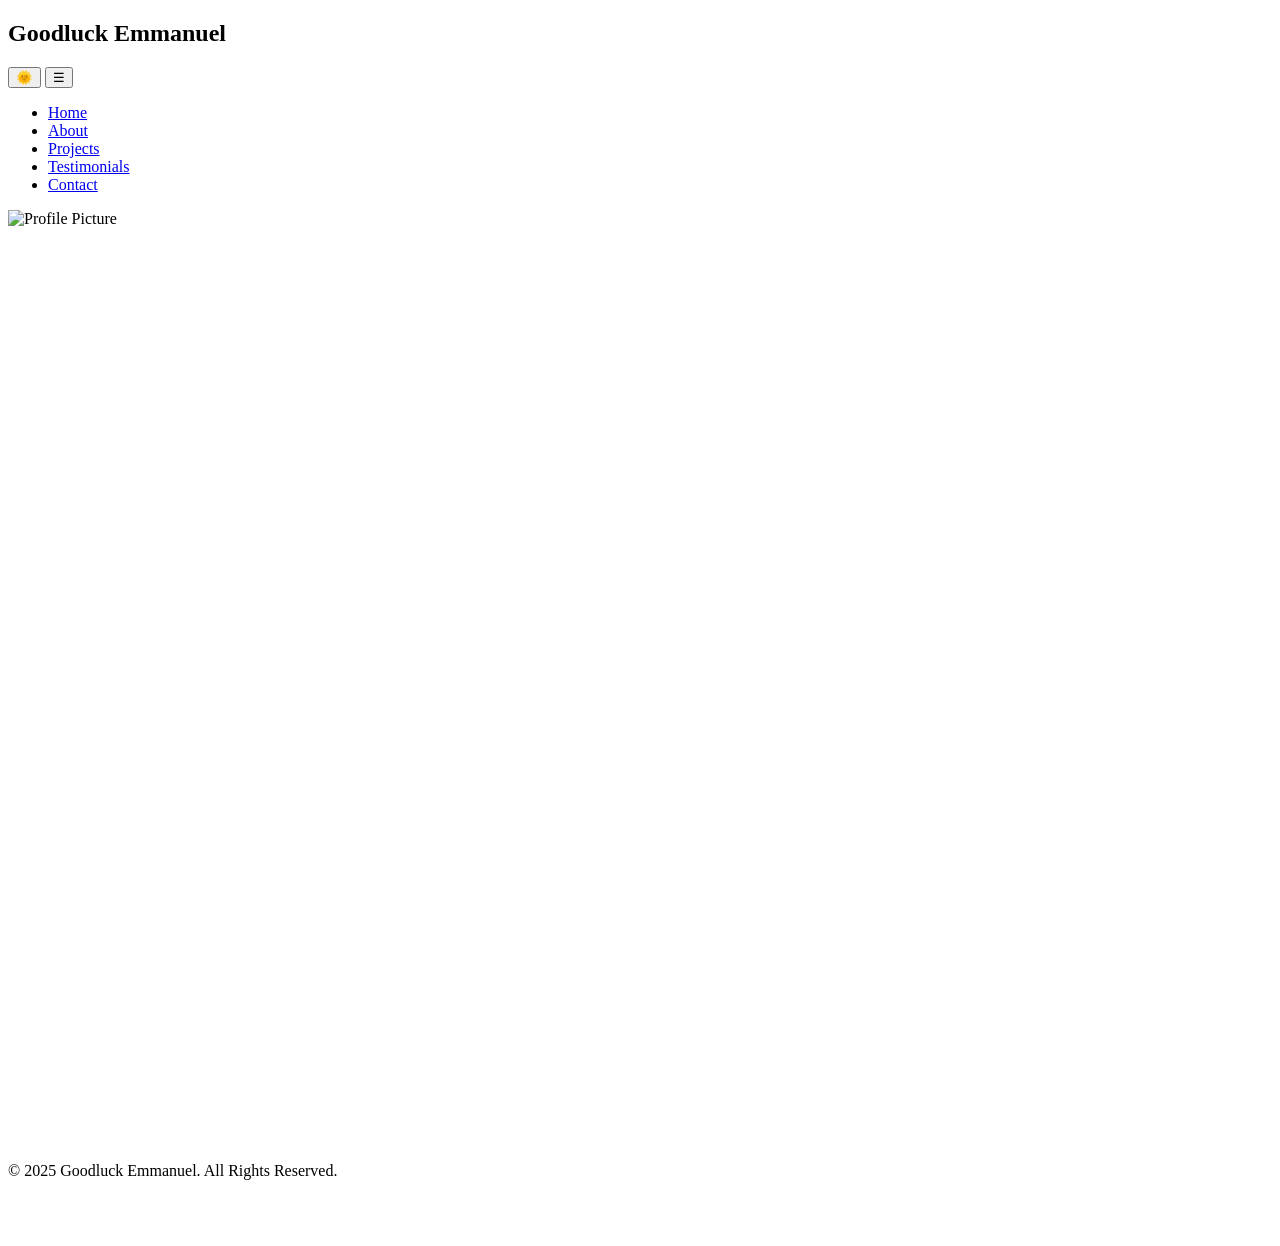
==== index.html @ af21c751 "Add files via upload" ====
<!DOCTYPE html>

<html lang="en">

<head>

  <meta charset="UTF-8" />

  <meta name="viewport" content="width=device-width, initial-scale=1.0" />

  <title>Goodluck Emmanuel | Portfolio</title>

  <link rel="stylesheet" href="https://unpkg.com/aos@next/dist/aos.css" />

</head>

<body>

  <header>

    <nav class="navbar">

      <h1 class="logo">Goodluck Emmanuel</h1>

      <button id="theme-toggle">🌞</button>

      <button id="hamburger">☰</button>

      <ul id="nav-menu">

        <li><a href="#home">Home</a></li>

        <li><a href="#about">About</a></li>

        <li><a href="#projects">Projects</a></li>

        <li><a href="#testimonials">Testimonials</a></li>

        <li><a href="#contact">Contact</a></li>

      </ul>

    </nav>

  </header>

  <main>

    <section id="home" class="hero">
       
      <section class="profile section">
        <div class="profile picture">
      <img src="https://i.postimg.cc/D01m7nFb/IMG-20251006-WA0266-2.jpg" alt="Profile Picture">
          </div>

    
      <h2 data-aos="fade-up">Hi, I'm <span>Goodluck Emmanuel</span></h2>

      <p data-aos="fade-up" data-aos-delay="100">

        A passionate <strong>Graphic Designer & Frontend Developer</strong> focused on creative visuals and clean web experiences.

      </p>

      <a href="#projects" class="btn" data-aos="zoom-in">View My Work</a>

    </section>

    <section id="about" class="about" data-aos="fade-up">

      <h2>About Me</h2>

      <p>

        I’m a designer and developer with a keen eye for aesthetics, balance, and detail.  

        I create visuals and websites that are clean, modern, and functional.

      </p>

      <div class="skills">

        <span>HTML</span>

        <span>CSS</span>

        <span>JavaScript</span>

        <span>Figma</span>

        <span>Photoshop</span>

      </div>

    </section>

    <section id="projects" class="projects" data-aos="fade-up">

      <h2>My Projects</h2>

      <div class="project-grid">

        <div class="project-card" data-aos="zoom-in">

          <img src="https://via.placeholder.com/400x250" alt="Project 1" />

          <h3>Portfolio Website</h3>

          <p>Responsive personal portfolio showcasing my skills, designs, and contact form.</p>

        </div>

        <div class="project-card" data-aos="zoom-in" data-aos-delay="100">

          <img src="https://via.placeholder.com/400x250" alt="Project 2" />

          <h3>Logo Design</h3>

          <p>Creative, modern logo designs tailored to brand identity and message.</p>

        </div>

        <div class="project-card" data-aos="zoom-in" data-aos-delay="200">

          <img src="https://via.placeholder.com/400x250" alt="Project 3" />

          <h3>Landing Page</h3>

          <p>Minimal, fast-loading landing pages built with HTML, CSS, and JS.</p>

        </div>

      </div>

    </section>

    <section id="testimonials" class="testimonials" data-aos="fade-up">

      <h2>Testimonials</h2>

      <div class="testimonial">

        <p>"Goodluck’s designs transformed our brand look — creative and precise!"</p>

        <span>- Client A</span>

      </div>

      <div class="testimonial">

        <p>"Very reliable and skilled developer. Delivers on time and with style!"</p>

        <span>- Client B</span>

      </div>

    </section>

    <section id="contact" class="contact" data-aos="fade-up">

      <h2>Contact Me</h2>

      <form action="https://formspree.io/f/xnngkjqz" method="POST">

        <label for="name">Name</label>

        <input type="text" name="name" required />

        <label for="email">Email</label>

        <input type="email" name="email" required />

        <label for="message">Message</label>

        <textarea name="message" required></textarea>

        <button type="submit" class="btn">Send</button>

      </form>

    </section>

  </main>

  <footer>

    <p>&copy; 2025 Goodluck Emmanuel. All Rights Reserved.</p>

  </footer>

  <script src="https://unpkg.com/aos@next/dist/aos.js"></script>

</body>

</html>
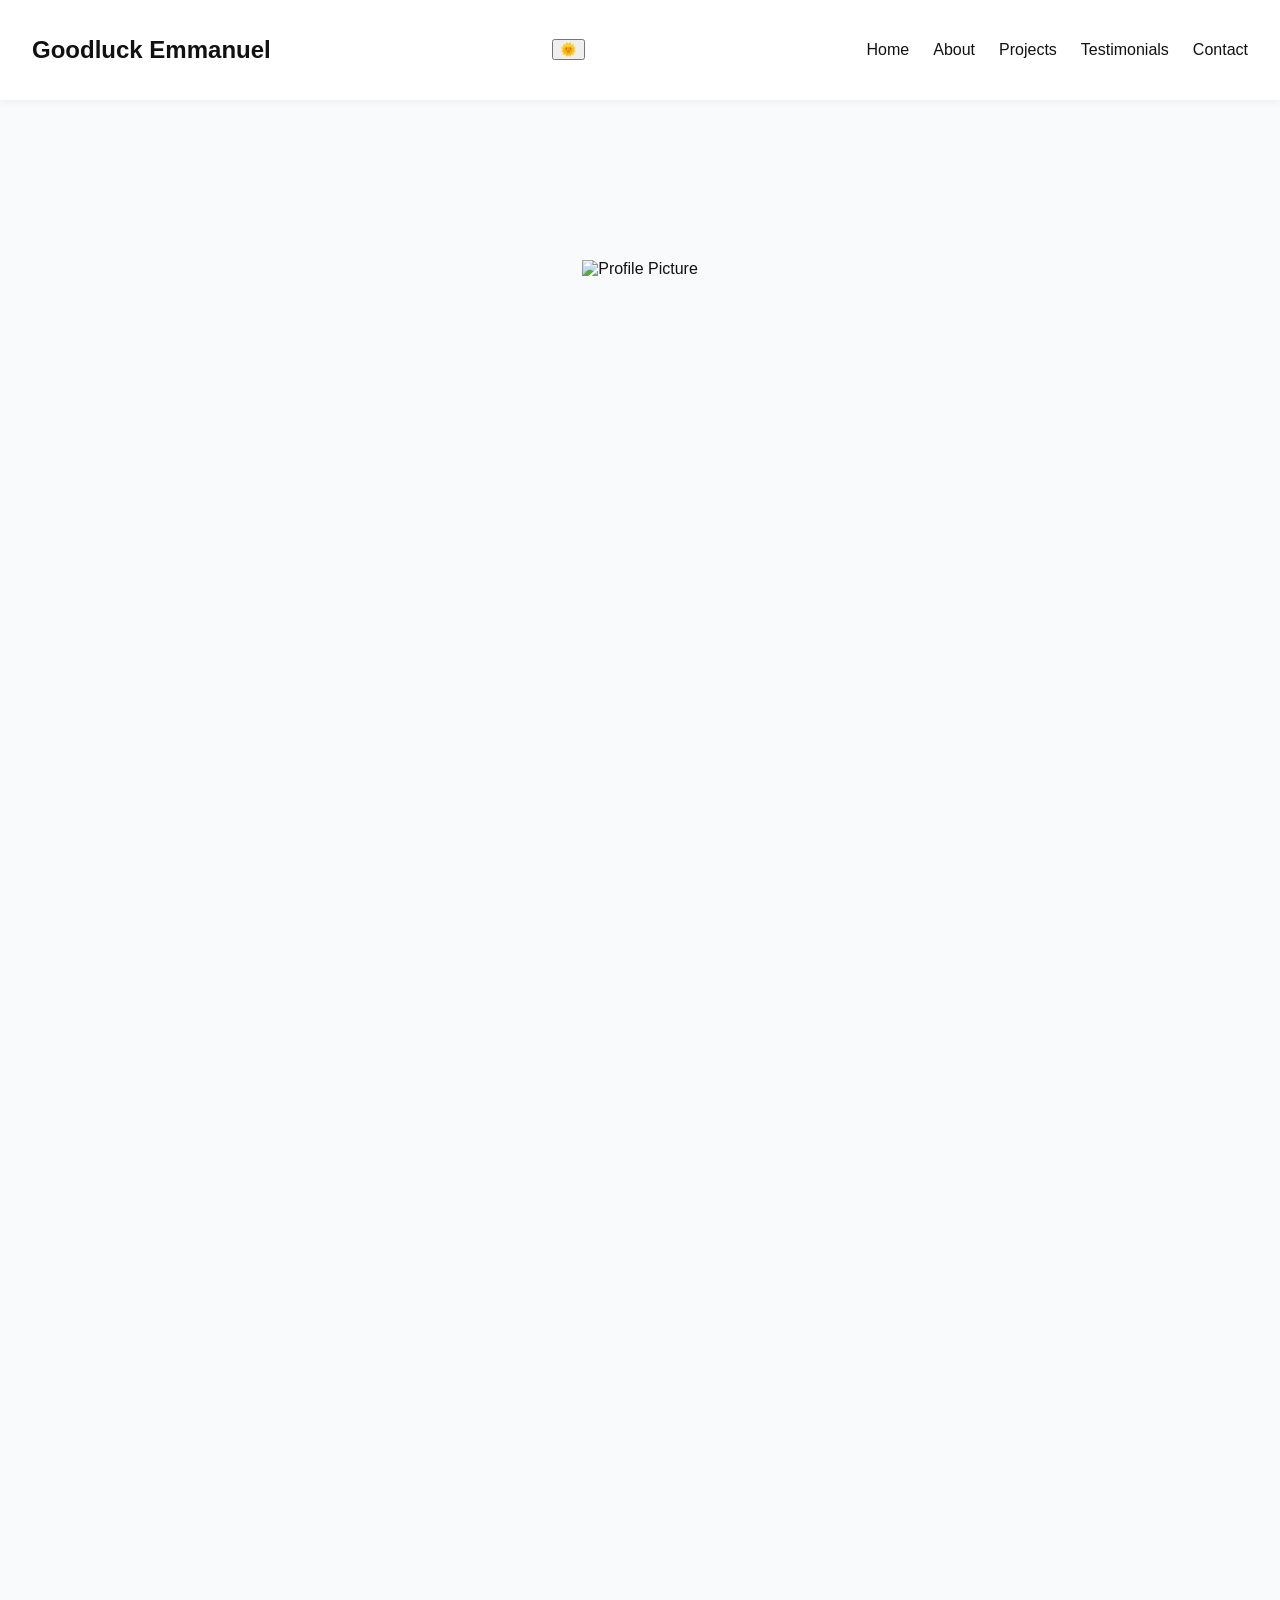
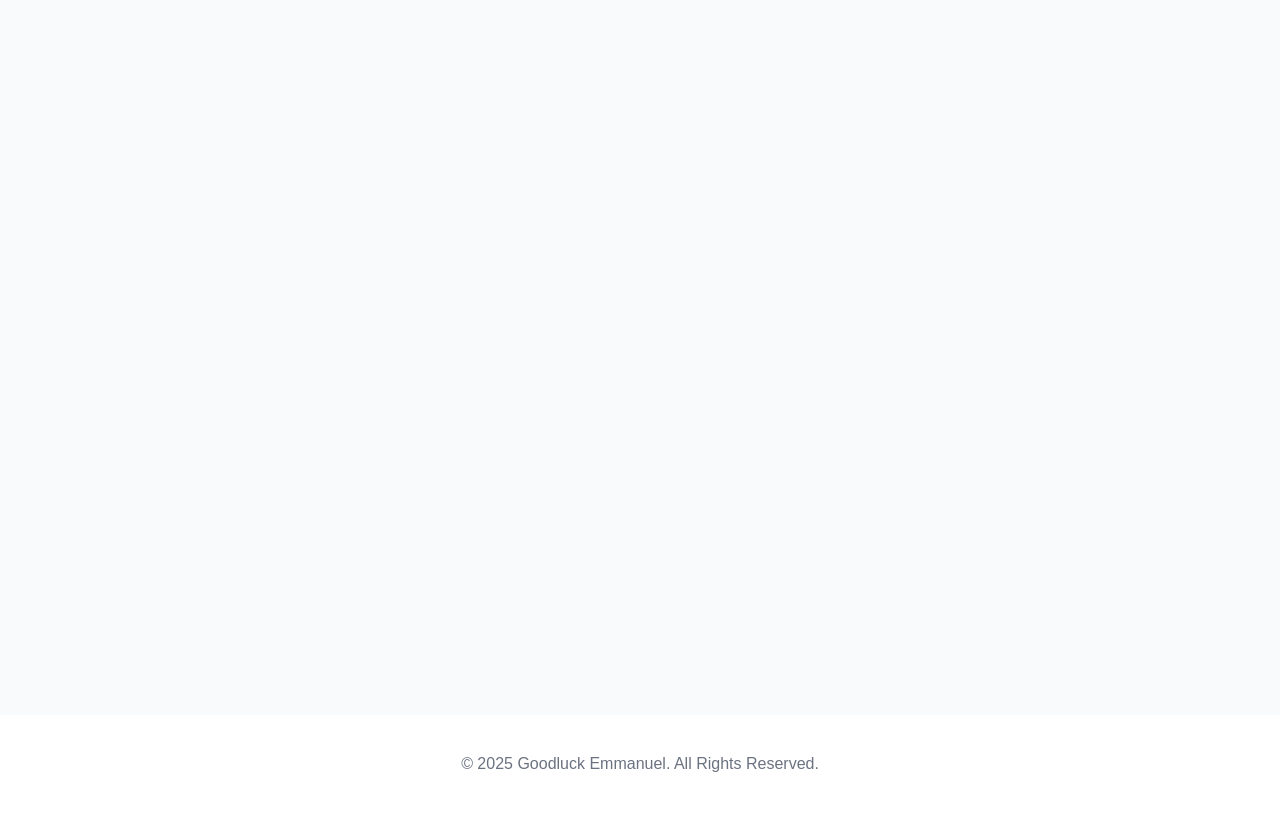
==== commit 4e1758e7: "Add local stylesheet link to index.html" ====
--- a/index.html
+++ b/index.html
@@ -11,7 +11,7 @@
   <title>Goodluck Emmanuel | Portfolio</title>
 
   <link rel="stylesheet" href="https://unpkg.com/aos@next/dist/aos.css" />
-
+<link rel="stylesheet" href="./style.css" />
 </head>
 
 <body>
@@ -192,4 +192,4 @@
 
 </body>
 
-</html>+</html>
--- a/style.css
+++ b/style.css
@@ -0,0 +1,394 @@
+:root {
+
+  --bg: #f9fafb;
+
+  --text: #111;
+
+  --card: #fff;
+
+  --accent: #0078ff;
+
+  --muted: #6b7280;
+
+}
+
+body.dark {
+
+  --bg: #111827;
+
+  --text: #f9fafb;
+
+  --card: #1f2937;
+
+  --accent: #3b82f6;
+
+  --muted: #9ca3af;
+
+}
+
+body {
+
+  font-family: "Poppins", sans-serif;
+
+  background: var(--bg);
+
+  color: var(--text);
+
+  margin: 0;
+
+  padding: 0;
+
+  transition: background 0.3s, color 0.3s;
+
+}
+
+header {
+
+  background: var(--card);
+
+  padding: 1rem 2rem;
+
+  box-shadow: 0 2px 8px rgba(0,0,0,0.05);
+
+  position: sticky;
+
+  top: 0;
+
+  z-index: 10;
+
+}
+
+.navbar {
+
+  display: flex;
+
+  justify-content: space-between;
+
+  align-items: center;
+
+}
+
+.navbar ul {
+
+  list-style: none;
+
+  display: flex;
+
+  gap: 1.5rem;
+
+  margin: 0;
+
+  padding: 0;
+
+}
+
+.navbar a {
+
+  text-decoration: none;
+
+  color: var(--text);
+
+  font-weight: 500;
+
+  transition: color 0.3s;
+
+}
+
+.navbar a:hover {
+
+  color: var(--accent);
+
+}
+
+#hamburger {
+
+  display: none;
+
+  font-size: 1.5rem;
+
+  background: none;
+
+  border: none;
+
+  cursor: pointer;
+
+}
+
+.hero {
+
+  text-align: center;
+
+  padding: 6rem 2rem;
+
+}
+
+.hero h2 span {
+
+  color: var(--accent);
+
+}
+
+.hero .btn {
+
+  display: inline-block;
+
+  margin-top: 1rem;
+
+  background: var(--accent);
+
+  color: #fff;
+
+  padding: 0.75rem 1.5rem;
+
+  border-radius: 8px;
+
+  text-decoration: none;
+
+  font-weight: 600;
+
+  transition: background 0.3s;
+
+}
+
+.hero .btn:hover {
+
+  background: #005bcc;
+
+}
+.profile-section {
+
+  display: flex;
+
+  flex-direction: column;
+
+  align-items: center;
+
+  justify-content: center;
+
+  text-align: center;
+
+  padding: 2rem;
+
+}
+
+.profile-pic {
+
+  width: 160px;
+
+  height: 160px;
+
+  border-radius: 50%;
+
+  overflow: hidden;
+
+  display: flex;
+
+  justify-content: center;
+
+  align-items: center;
+
+  border: 3px solid #0078ff;
+
+  box-shadow: 0 4px 12px rgba(0, 0, 0, 0.15);
+
+  margin-bottom: 1rem;
+
+}
+
+.profile-pic img {
+
+  width: 100%;
+
+  height: 100%;
+
+  object-fit: cover;
+
+}
+
+section {
+
+  padding: 4rem 2rem;
+
+  max-width: 1000px;
+
+  margin: auto;
+
+}
+
+.projects .project-grid {
+
+  display: grid;
+
+  grid-template-columns: repeat(auto-fit, minmax(280px, 1fr));
+
+  gap: 2rem;
+
+}
+
+.project-card {
+
+  background: var(--card);
+
+  border-radius: 12px;
+
+  box-shadow: 0 2px 10px rgba(0,0,0,0.1);
+
+  overflow: hidden;
+
+  transition: transform 0.3s;
+
+}
+
+.project-card:hover {
+
+  transform: translateY(-5px);
+
+}
+
+.project-card img {
+
+  width: 100%;
+
+  display: block;
+
+}
+
+.project-card h3 {
+
+  margin: 1rem;
+
+  color: var(--accent);
+
+}
+
+.project-card p {
+
+  margin: 0 1rem 1rem;
+
+  color: var(--muted);
+
+}
+
+.testimonials .testimonial {
+
+  background: var(--card);
+
+  padding: 1.5rem;
+
+  border-radius: 12px;
+
+  margin-bottom: 1rem;
+
+  box-shadow: 0 2px 8px rgba(0,0,0,0.1);
+
+}
+
+.contact form {
+
+  display: flex;
+
+  flex-direction: column;
+
+  gap: 1rem;
+
+  background: var(--card);
+
+  padding: 2rem;
+
+  border-radius: 12px;
+
+  box-shadow: 0 2px 8px rgba(0,0,0,0.1);
+
+}
+
+input, textarea {
+
+  padding: 0.75rem;
+
+  border: 1px solid #ddd;
+
+  border-radius: 8px;
+
+  font-family: inherit;
+
+  resize: none;
+
+}
+
+button.btn {
+
+  background: var(--accent);
+
+  color: white;
+
+  border: none;
+
+  padding: 0.75rem;
+
+  border-radius: 8px;
+
+  font-size: 1rem;
+
+  cursor: pointer;
+
+  transition: background 0.3s;
+
+}
+
+button.btn:hover {
+
+  background: #005bcc;
+
+}
+
+footer {
+
+  text-align: center;
+
+  padding: 1.5rem;
+
+  color: var(--muted);
+
+  background: var(--card);
+
+  margin-top: 3rem;
+
+}
+
+@media (max-width: 768px) {
+
+  #hamburger {
+
+    display: block;
+
+  }
+
+  #nav-menu {
+
+    display: none;
+
+    flex-direction: column;
+
+    gap: 1rem;
+
+    background: var(--card);
+
+    position: absolute;
+
+    top: 70px;
+
+    right: 20px;
+
+    padding: 1rem;
+
+    border-radius: 8px;
+
+  }
+
+  #nav-menu.active {
+
+    display: flex;
+
+  }
+
+}
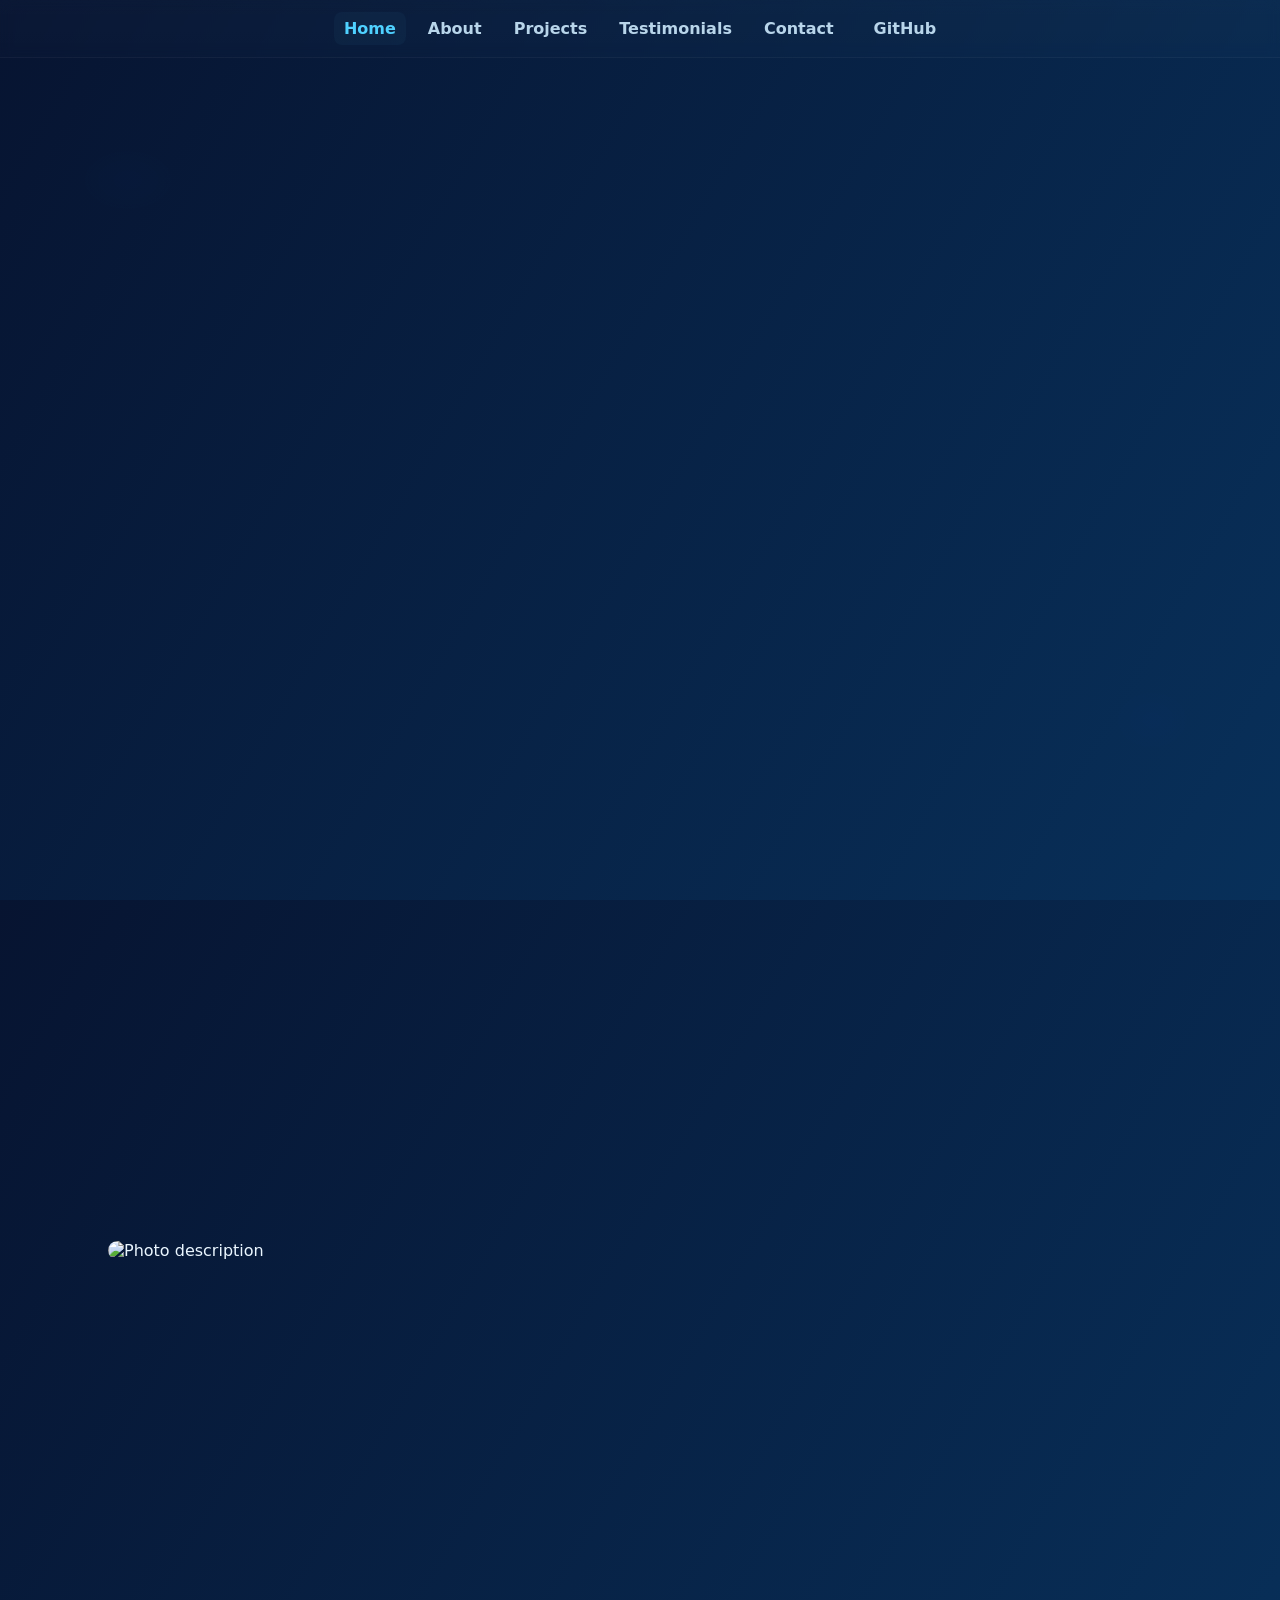
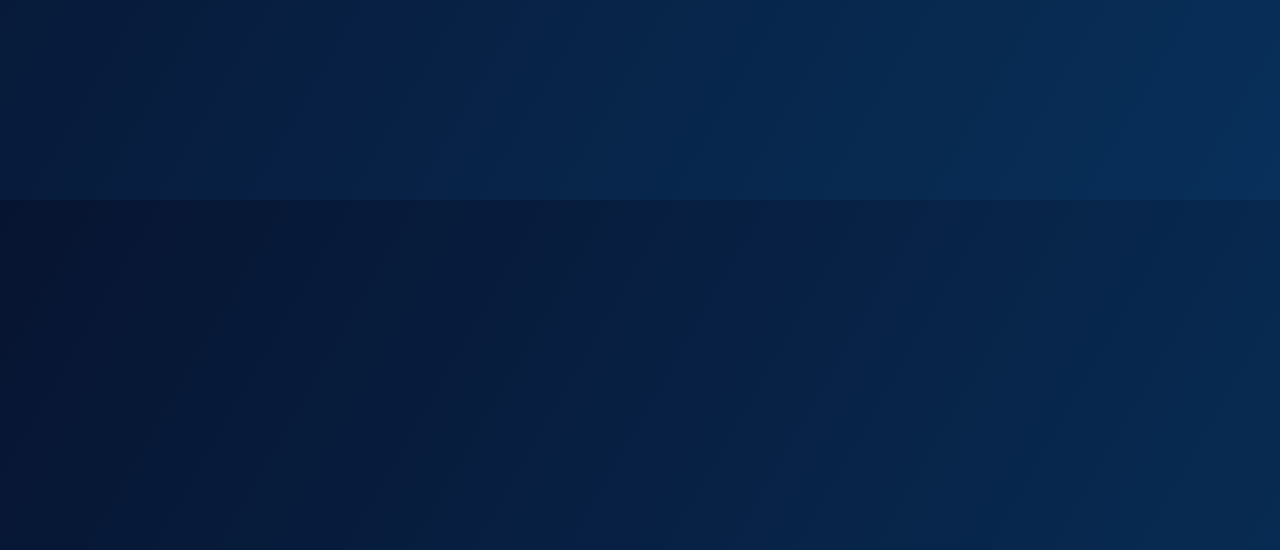
==== commit 2bf35140: "Refactor index.html for layout and style enhancements Updated HTML structure and styling for improve" ====
--- a/index.html
+++ b/index.html
@@ -1,195 +1,235 @@
-<!DOCTYPE html>
-
+<!doctype html>
 <html lang="en">
-
 <head>
-
-  <meta charset="UTF-8" />
-
-  <meta name="viewport" content="width=device-width, initial-scale=1.0" />
-
-  <title>Goodluck Emmanuel | Portfolio</title>
-
-  <link rel="stylesheet" href="https://unpkg.com/aos@next/dist/aos.css" />
-<link rel="stylesheet" href="./style.css" />
+<meta charset="utf-8">
+<meta name="viewport" content="width=device-width,initial-scale=1">
+<title>Goodluck Emmanuel | Web Developer Portfolio</title>
+<link href="https://unpkg.com/aos@2.3.1/dist/aos.css" rel="stylesheet">
+<style>
+:root{
+  --bg-dark:#071431;
+  --bg-mid:#08305a;
+  --card:rgba(255,255,255,0.04);
+  --accent:#4fd1ff;
+  --accent-2:#1d6fff;
+  --muted:#b8d5ea;
+  --text:#eaf6ff;
+}
+*{box-sizing:border-box;margin:0;padding:0}
+html,body{height:100%}
+body{
+  font-family:Inter, Poppins, system-ui, -apple-system, "Segoe UI", Roboto, "Helvetica Neue", Arial;
+  color:var(--text);
+  background:linear-gradient(120deg,var(--bg-dark),var(--bg-mid));
+  -webkit-font-smoothing:antialiased;
+  -moz-osx-font-smoothing:grayscale;
+  overflow-y:auto;
+  -webkit-font-smoothing:antialiased;
+}
+
+/* animated subtle background */
+body::before{
+  content:"";position:fixed;inset:0;z-index:0;
+  background:
+    radial-gradient(600px 400px at 10% 20%, rgba(79,209,255,0.06), transparent 8%),
+    radial-gradient(500px 400px at 90% 80%, rgba(29,111,255,0.04), transparent 8%);
+  pointer-events:none;mix-blend-mode:overlay;animation: drift 20s ease-in-out infinite;
+}
+@keyframes drift{0%{transform:translateY(0)}50%{transform:translateY(-4%)}100%{transform:translateY(0)}}
+
+/* nav */
+nav{
+  position:sticky;top:0;z-index:60;
+  display:flex;gap:12px;justify-content:center;padding:12px 14px;
+  background:linear-gradient(180deg, rgba(255,255,255,0.02), rgba(255,255,255,0.01));
+  border-bottom:1px solid rgba(255,255,255,0.03);backdrop-filter: blur(6px);
+}
+nav a{color:var(--muted);text-decoration:none;font-weight:600;padding:7px 10px;border-radius:8px}
+nav a:hover, nav a.active{color:var(--accent);background:rgba(79,209,255,0.04)}
+
+/* layout */
+.container{max-width:1100px;margin:36px auto;padding:0 18px;position:relative;z-index:10}
+.hero{display:grid;grid-template-columns:1fr 360px;gap:26px;align-items:center;margin-bottom:28px}
+.intro{background:linear-gradient(180deg, rgba(255,255,255,0.02), rgba(255,255,255,0.01));padding:26px;border-radius:12px;box-shadow:0 12px 40px rgba(0,0,0,0.45)}
+.tag{color:var(--accent-2);font-weight:700;margin-bottom:8px}
+h1{color:var(--accent);font-size:2.1rem;margin-bottom:6px}
+.lead{color:var(--muted);line-height:1.6;margin-bottom:14px}
+.cta{display:flex;gap:10px;flex-wrap:wrap;margin-top:8px}
+.btn{display:inline-block;padding:10px 16px;border-radius:10px;background:linear-gradient(90deg,var(--accent),var(--accent-2));color:#042038;font-weight:700;text-decoration:none}
+.btn.ghost{display:inline-block;padding:10px 16px;border-radius:10px;background:transparent;border:1px solid rgba(255,255,255,0.04);color:var(--muted);font-weight:700;text-decoration:none}
+
+/* profile */
+.profile{background:var(--card);padding:18px;border-radius:12px;display:flex;flex-direction:column;align-items:center;gap:12px;box-shadow:0 12px 30px rgba(0,0,0,0.55)}
+.profile img{width:170px;height:170px;border-radius:50%;object-fit:cover;border:3px solid rgba(79,209,255,0.06)}
+.profile h3{color:var(--accent);font-size:1.05rem}
+.profile .meta{color:var(--muted);font-weight:600}
+
+section{padding:34px 0;border-top:1px solid rgba(255,255,255,0.02)}
+section h2{text-align:center;color:var(--accent);margin-bottom:18px;font-size:1.4rem}
+
+.skills-grid{display:grid;grid-template-columns:repeat(auto-fit,minmax(140px,1fr));gap:12px;max-width:900px;margin:12px auto}
+.skill{background:rgba(255,255,255,0.02);padding:12px;border-radius:10px;text-align:center;color:var(--muted);font-weight:700}
+
+.projects-grid{display:grid;grid-template-columns:repeat(auto-fit,minmax(260px,1fr));gap:14px;margin-top:14px}
+.card{background:var(--card);padding:14px;border-radius:10px;cursor:pointer;transition:transform .25s ease, box-shadow .25s;box-shadow:0 10px 28px rgba(0,0,0,0.55)}
+.card:hover{transform:translateY(-10px);box-shadow:0 26px 60px rgba(0,60,120,0.08)}
+.card h3{color:var(--accent);margin-bottom:8px}
+.meta{color:var(--muted);font-weight:600}
+
+.test-grid{display:grid;grid-template-columns:repeat(auto-fit,minmax(260px,1fr));gap:12px;margin-top:12px}
+.test{background:linear-gradient(180deg, rgba(255,255,255,0.01), rgba(255,255,255,0.005));padding:12px;border-radius:10px}
+.test p{color:#dff4ff;margin-bottom:10px;font-style:italic}
+.who{color:var(--accent);font-weight:700}
+
+.contact-grid{display:grid;grid-template-columns:1fr 360px;gap:14px;align-items:start;margin-top:10px}
+.contact-card{background:var(--card);padding:16px;border-radius:10px}
+.links a{color:var(--accent);text-decoration:none;display:inline-block;margin-bottom:6px}
+.note{color:var(--muted);margin-top:8px;font-size:0.95rem}
+
+.footer{padding:18px;text-align:center;color:#9fbfdc;margin-top:22px;border-top:1px solid rgba(255,255,255,0.02)}
+
+/* modal */
+.modal{position:fixed;inset:0;display:flex;align-items:center;justify-content:center;background:rgba(3,7,18,0.7);z-index:200;opacity:0;pointer-events:none;transition:opacity .18s}
+.modal.open{opacity:1;pointer-events:auto}
+.modal-content{background:var(--card);padding:18px;border-radius:12px;max-width:860px;width:92%;box-shadow:0 30px 80px rgba(0,0,0,0.6)}
+.modal-content img{width:100%;border-radius:10px;margin-bottom:12px}
+.close{position:absolute;right:18px;top:14px;cursor:pointer;color:var(--accent)}
+
+@media(max-width:980px){.hero{grid-template-columns:1fr}.contact-grid{grid-template-columns:1fr}.profile img{width:140px;height:140px}}
+@media(max-width:560px){nav{gap:8px;padding:8px}h1{font-size:1.7rem}}
+/* small animated touches */
+.fade-in { animation: fadeInUp .7s ease both; }
+@keyframes fadeInUp { from { opacity:0; transform: translateY(10px) } to { opacity:1; transform:none } }
+</style>
+
 </head>
-
 <body>
-
-  <header>
-
-    <nav class="navbar">
-
-      <h1 class="logo">Goodluck Emmanuel</h1>
-
-      <button id="theme-toggle">🌞</button>
-
-      <button id="hamburger">☰</button>
-
-      <ul id="nav-menu">
-
-        <li><a href="#home">Home</a></li>
-
-        <li><a href="#about">About</a></li>
-
-        <li><a href="#projects">Projects</a></li>
-
-        <li><a href="#testimonials">Testimonials</a></li>
-
-        <li><a href="#contact">Contact</a></li>
-
-      </ul>
-
-    </nav>
-
-  </header>
-
-  <main>
-
-    <section id="home" class="hero">
-       
-      <section class="profile section">
-        <div class="profile picture">
-      <img src="https://i.postimg.cc/D01m7nFb/IMG-20251006-WA0266-2.jpg" alt="Profile Picture">
-          </div>
-
-    
-      <h2 data-aos="fade-up">Hi, I'm <span>Goodluck Emmanuel</span></h2>
-
-      <p data-aos="fade-up" data-aos-delay="100">
-
-        A passionate <strong>Graphic Designer & Frontend Developer</strong> focused on creative visuals and clean web experiences.
-
-      </p>
-
-      <a href="#projects" class="btn" data-aos="zoom-in">View My Work</a>
-
-    </section>
-
-    <section id="about" class="about" data-aos="fade-up">
-
-      <h2>About Me</h2>
-
-      <p>
-
-        I’m a designer and developer with a keen eye for aesthetics, balance, and detail.  
-
-        I create visuals and websites that are clean, modern, and functional.
-
-      </p>
-
-      <div class="skills">
-
-        <span>HTML</span>
-
-        <span>CSS</span>
-
-        <span>JavaScript</span>
-
-        <span>Figma</span>
-
-        <span>Photoshop</span>
-
-      </div>
-
-    </section>
-
-    <section id="projects" class="projects" data-aos="fade-up">
-
-      <h2>My Projects</h2>
-
-      <div class="project-grid">
-
-        <div class="project-card" data-aos="zoom-in">
-
-          <img src="https://via.placeholder.com/400x250" alt="Project 1" />
-
-          <h3>Portfolio Website</h3>
-
-          <p>Responsive personal portfolio showcasing my skills, designs, and contact form.</p>
-
+<nav>
+  <a href="#home" class="active">Home</a>
+  <a href="#about">About</a>
+  <a href="#projects">Projects</a>
+  <a href="#testimonials">Testimonials</a>
+  <a href="#contact">Contact</a>
+  <a href="https://github.com/Goodie-8" target="_blank" style="margin-left:8px;color:var(--muted);font-weight:700">GitHub</a>
+</nav>
+
+<div class="container" id="home">
+  <div class="hero" data-aos="fade-up">
+    <div class="intro" data-aos="fade-right">
+      <div class="tag">Frontend Developer • UI Specialist</div>
+      <h1>Goodluck Emmanuel</h1>
+      <p class="lead">I design and build modern, responsive websites and interactive frontends — clean code, great UX, fast performance.</p>
+
+      <div class="cta">
+        <a class="btn" href="#projects">View Projects</a>
+        <a class="btn ghost" href="#contact">Contact</a>
+      </div>
+
+      <div style="margin-top:14px;color:var(--muted)">
+        <strong style="color:var(--accent)">Experience:</strong> <span style="font-weight:700">1 year</span>
+      </div>
+
+      <div style="margin-top:12px">
+        <small style="color:var(--muted)">Key tools:</small>
+        <div style="margin-top:8px;display:flex;gap:8px;flex-wrap:wrap">
+          <span style="background:rgba(255,255,255,0.02);padding:6px 10px;border-radius:8px;color:var(--accent);font-weight:700">HTML</span>
+          <span style="background:rgba(255,255,255,0.02);padding:6px 10px;border-radius:8px;color:var(--accent);font-weight:700">CSS</span>
+          <span style="background:rgba(255,255,255,0.02);padding:6px 10px;border-radius:8px;color:var(--accent);font-weight:700">JS</span>
+          <span style="background:rgba(255,255,255,0.02);padding:6px 10px;border-radius:8px;color:var(--accent);font-weight:700">React</span>
         </div>
-
-        <div class="project-card" data-aos="zoom-in" data-aos-delay="100">
-
-          <img src="https://via.placeholder.com/400x250" alt="Project 2" />
-
-          <h3>Logo Design</h3>
-
-          <p>Creative, modern logo designs tailored to brand identity and message.</p>
-
+      </div>
+    </div>
+
+    <aside class="profile" data-aos="fade-left">
+       <img src="https://i.postimg.cc/D01m7nFb/IMG-20251006-WA0266-2.jpg" alt="Profile Picture">
+      <h3>Goodluck Emmanuel</h3>
+      <div class="meta">Frontend Developer — 1 year experience</div>
+      <div style="margin-top:8px;color:var(--muted)">Based in Nigeria • Open for freelance & remote work</div>
+      <div style="margin-top:12px;display:flex;gap:10px">
+        <a class="btn" href="mailto:goodluckelisha21@gmail.com">Email</a>
+        <a class="btn ghost" href="https://wa.me/2348116631415" target="_blank">WhatsApp</a>
+      </div>
+    </aside>
+  </div>
+</div>
+
+<main class="container">
+  <section id="about" data-aos="fade-up">
+    <h2>About Me</h2>
+    <div style="max-width:1000px;margin:10px auto;color:var(--muted);line-height:1.7" class="fade-in">
+      <p><strong>Goodluck Emmanuel</strong> — I’m a frontend-focused web developer with one year of hands-on experience crafting responsive, accessible, and performant websites. I specialize in turning UI concepts into maintainable, fast, and accessible code using HTML, modern CSS (Grid & Flex), JavaScript (ES6+), and React.</p>
+      <p style="margin-top:8px">I emphasize component-driven development, performance practices (lazy loading, optimized assets), and accessible markup. I’ve built demos and client UIs such as trading dashboards, content platforms, and small e-commerce frontends. I’m always learning and improving my craft.</p>
+    </div>
+
+    <div class="skills-grid" data-aos="fade-up" data-aos-delay="80">
+      <div class="skill">HTML <small style="display:block;font-weight:400">Accessible markup</small></div>
+      <div class="skill">CSS <small style="display:block;font-weight:400">Responsive & animations</small></div>
+      <div class="skill">JavaScript <small style="display:block;font-weight:400">ES6+</small></div>
+      <div class="skill">React <small style="display:block;font-weight:400">SPA & components</small></div>
+      <div class="skill">Git <small style="display:block;font-weight:400">Version control</small></div>
+      <div class="skill">Design <small style="display:block;font-weight:400">Figma & handoff</small></div>
+    </div>
+  </section>
+
+  <section id="projects" data-aos="fade-up">
+    <h2>Projects</h2>
+    <div class="projects-grid">
+      <div class="card" data-id="elite">
+        <h3>💹 Elite Traders</h3>
+        <div class="meta">Trading UI demo • charts & responsive dashboard</div>
+      </div>
+      <div class="card" data-id="keeppush">
+        <h3>🔥 KeepPushingDaily</h3>
+        <div class="meta">Motivation content app • media grid & animations</div>
+      </div>
+      <div class="card" data-id="nexaurum">
+        <h3>🌐 Nexaurum Tech Studio</h3>
+        <div class="meta">Agency landing • portfolio showcase</div>
+      </div>
+      <div class="card" data-id="portfolio">
+        <h3>📊 Smart Portfolio Dashboard</h3>
+        <div class="meta">Analytics & components • chart-driven UI</div>
+      </div>
+    </div>
+  </section>
+  <!-- Responsive / compressed images: create these files and place beside HTML -->
+<img
+  src="IMG-20250923_compressed_mod.jpg"
+  srcset="
+    IMG-20250923_compressed_small.jpg 480w,
+    IMG-20250923_compressed_mod.jpg 1200w
+  "
+  sizes="(max-width:600px) 480px, 1200px"
+  alt="Photo description"
+  loading="lazy"
+  style="max-width:100%; height:auto; border-radius:12px; display:block;">
+
+  <section id="testimonials" data-aos="fade-up">
+    <h2>Testimonials</h2>
+    <div class="test-grid">
+      <div class="test" data-aos="fade-up">
+        <p>"Goodluck delivered a clean and modern UI quickly — very responsive and professional."</p>
+        <div class="who">— Client (demo)</div>
+      </div>
+      <div class="test" data-aos="fade-up" data-aos-delay="80">
+        <p>"Excellent communication and attention to detail. Highly recommended for frontend tasks."</p>
+        <div class="who">— Demo User</div>
+      </div>
+      <div class="test" data-aos="fade-up" data-aos-delay="160">
+        <p>"Fast turnaround and a great sense for UI polish. Our product looked much better after the redesign."</p>
+
+  <section id="contact" data-aos="fade-up">
+    <h2>Contact</h2>
+    <div class="contact-grid">
+      <div class="contact-card">
+        <p style="color:var(--muted)">Reach out via email, WhatsApp or Telegram. I respond quickly to client and freelance inquiries.</p>
+        <div class="links" style="margin-top:12px">
+          <a href="mailto:goodluckelisha21@gmail.com">goodluckelisha21@gmail.com</a><br>
+          <a href="https://wa.me/2348116631415" target="_blank">WhatsApp: +234 811 663 1415</a><br>
+          <a href="https://t.me/your_telegram_handle" target="_blank">Telegram (replace handle)</a><br>
+          <a href="https://github.com/Goodie-8" target="_blank">GitHub: Goodie-8</a>
         </div>
-
-        <div class="project-card" data-aos="zoom-in" data-aos-delay="200">
-
-          <img src="https://via.placeholder.com/400x250" alt="Project 3" />
-
-          <h3>Landing Page</h3>
-
-          <p>Minimal, fast-loading landing pages built with HTML, CSS, and JS.</p>
-
-        </div>
-
-      </div>
-
-    </section>
-
-    <section id="testimonials" class="testimonials" data-aos="fade-up">
-
-      <h2>Testimonials</h2>
-
-      <div class="testimonial">
-
-        <p>"Goodluck’s designs transformed our brand look — creative and precise!"</p>
-
-        <span>- Client A</span>
-
-      </div>
-
-      <div class="testimonial">
-
-        <p>"Very reliable and skilled developer. Delivers on time and with style!"</p>
-
-        <span>- Client B</span>
-
-      </div>
-
-    </section>
-
-    <section id="contact" class="contact" data-aos="fade-up">
-
-      <h2>Contact Me</h2>
-
-      <form action="https://formspree.io/f/xnngkjqz" method="POST">
-
-        <label for="name">Name</label>
-
-        <input type="text" name="name" required />
-
-        <label for="email">Email</label>
-
-        <input type="email" name="email" required />
-
-        <label for="message">Message</label>
-
-        <textarea name="message" required></textarea>
-
-        <button type="submit" class="btn">Send</button>
-
-      </form>
-
-    </section>
-
-  </main>
-
-  <footer>
-
-    <p>&copy; 2025 Goodluck Emmanuel. All Rights Reserved.</p>
-
-  </footer>
-
-  <script src="https://unpkg.com/aos@next/dist/aos.js"></script>
-
-</body>
-
-</html>
+        <div class="note">Note: GitHub shown as <strong>Goodie-8</strong>. If you want it changed, tell me the correct URL.</div>
+      </div>
+
+      <aside class="profile contact-card" style="align-items:flex></aside>xAAAYMsAAAAAAYMsAAAAAAl6vY8Xf0OJR4Wnd07ziWb0hytLo5uOrjkuWtwxlEzjnQAAAAADAzgAAAAADAAAAAAMDOAAAAAAnAAAAAAAMGWAAAAAAYAAAAAAwZYAAAAAAlcikn3nClrSpTh6CzxbSN+Xg9/qdT1JYtoC1twJzs2/[base64]/U9au7xe/t7sLPG3/bX4z8HD9Gi4+dZ95GeSg+i7dfI4vpvk5w8vW9DmcPL47fNlCO5HvKHO6/O2c7NC7vHvO6FKU6enL7xnk9Ac1eo12mHO5wAAAAAwZYAAAAAAAAAABgZwFgwZwAAAAAAwZwAAAAAwZYyYZBgAAAAACTvNJ8Q21QyxVuJMcu+lDH2/[base64]/W/[base64]/m9fLukmhmhdtnOyECTI31lNt45XN99NpR321yZDjOMybZ1Oba7kY22pjXODGucDGdeso3Jbtdo911205LneZ9Vwex4/H71S7PxLVGzfRFPHLCeorsGDLAzgAAAAAAABgywAAAAAJ2MgBgZwAAAAAAAAAABgZwAAAAAwZj3rzh1LnG9XGy3fry5dcu+kic+W/[base64]/[base64]/R8L0FdubEctOmnRpdOcdZZ9+8o0uxzXOVFe1lVRt04O89Ra8fNGz2cnlupTo7ClPTfNprs7jeruWVbRy3pVrShe14lC6jv1OFDdm9FDxZu87UvO353uWuVtzvY6nAxGfqala1TfTr2qsZ4jayhFxutUuq89530/[base64]/[base64]/O0/dT8l53pyz1XV7W1uE7duC1bRnSWOUOfyu3zqdPHt51lzxfm/pk12fwPouhxyl5P19Gynk9GK1KHe8V1Zud4fY9F0YWef6s7Lrs2IrFc9K9qvKEdWzUtq5vi/ceE14uzLHJzuGXOmBnAAAAAAAAGBnAAAAADBYAAYGcAAAAAAYGWBlgZwAAAAAACWLvu1OF9b5kbKdyC3m0TyxSwuzLrP3kUdzM48ut29XOHN08SU5J9OK215GVGSRGes+m/FqzUntoliRGmmFdtev09Jd5kfV0Q59LqbTh5up6uE8zN6I7wL/[base64]/k9vf88+XJ4JVgAADBnAAAAAAGBnAAAAATgAAMDOGTDOAAAAAAAAAYMsAAABFLl3t9+rTz7etPBJTOxLXljZblqT95a2hWVT5j2lHdFrzskGteM87VJoz6e/[base64]/R12fRNKOmHd1JeLjrreR83yt/n9/wBP879FCX0freV9Bh3y9Hh3O87EvOsTqtbR6SrtYj2c00m0jOLTNeFiDaHnY6s8HYt9dpRlp83tp6/Kfu/x3Rnnjv0LMwOAAADBlgAAAAAAAAGBnAWGBnAAAAAAAADBlgAAAAAAAAPU+Y99C7gU+9Dn1zEaNzerNGc8lbMu3M1MOW8VN4pNdduW77yyyq8nxPWeMm4/M9j1bs/gL/0G454zX0HLptqb3OueB5H1eldT8w9H0qPLO16LzPrc+iDF+pztiejLxNc58nYdDai7Ho6UdyeviKE0OYDMONZ12dZrHY/NvR+MllP6t4+TqueVp26mnAAAYGcAAAAAAAAMGWAAABOAAAAAAYM4AAAAAAAAAwM4ACb6V84+iwt5kM+lOuKCWryE+9fPJ3NqZKzmLcn3rTOS3a/S7zbbbWdcHE79Vzz8nQOlnU5dfpwu1L0dpzaG7hzi8/1EzvE9DtKQc7sRwl53M9OFk+IMk8lTcsSU9+dsYhjN4cadhtnROvpXqt7kvA0u/wA6u+32alyyHh4c66/[base64]/So3+cgaozkkgzGdmSKV27cpzl3FfE+SaVasodSnwqx0JaG/XWk4scZd2xwr7s1jk1ztUNdkbfa8jD17yHgdRy5NybPO9CPXHOc/k9nlRnS1kh5KTMeSaPXKMyPaVedtN+s2OftVd6mrV4kozeWkj1Yw7EAAAwM4AAAAAYMsZMMgwAAAJwAAAAAAAGBnAAAAADBnAAAAAN9BT9p4P3cZVtN46dG+8EnJ2rFawlZzDpx0aTiyjBR5dS6jpz49mn5J9Ytxn8cz9erxn83n9lRjd5yj9EtSq+W7fTKyv5/F6nzUo69Tx1hH1/Y8B6uE/Qb1Mwnvzb1N3nx2K0eZxrjrMkGyNnOkkoa6bcaXOra8j1kr/npK9lITrAGDLAAAAAAAwyDAzgAAAAAJwAAAAGBnAAAAADBlgAAAAAGBkAwU/W+e7vO76TaU6I84zGVm1UsJZj3h4sbxX5cjs4zOHUl52jvbk85vyXpHFsu9aOtodJxNHO9HwMIdyvTtd54rzX1uvLnzjsej50JsR5rtng3h4r1p66OI5IxLHvKMmcbyhHxL/Htp02JRGDLAAAAAAMDLAywMsAAAAAAAACcABgZwAAAAABgZwAAAAADGRjLBlgAAOjzpHfQaRyUaI22IylmgmS20aOyXuZv2N6hYrEcnPqu9/bzmp6bfyeOvYb+Nk531mnmtj09nyUh6+LzE/[base64]/O9ebkbI92Pj5m6G1Dfi5WxX4QRxyjLpXIbwx6djNrppKEmmsveWrGNOvPaZxOsAAAAAAAAAYMsAAAAAAwM4AAACcAAAwZYAAAAAAAAwZYAAAAAAwZwAAE/[base64]/lexoicAAAABgywAAAAADAAAAAAGDOAAAnAAAAAAAMGWAAAAAAYGcAAAAAAABd7/B7sJ6aWYOTq0ejT7GjrvHPucaHNdc6GGuOxkR5d3zHgm1jdbNMm+cb85k25LO2MiTXfjaTF6Pdr8E7tqTMkUXj/[base64]/WsO8Tft4d
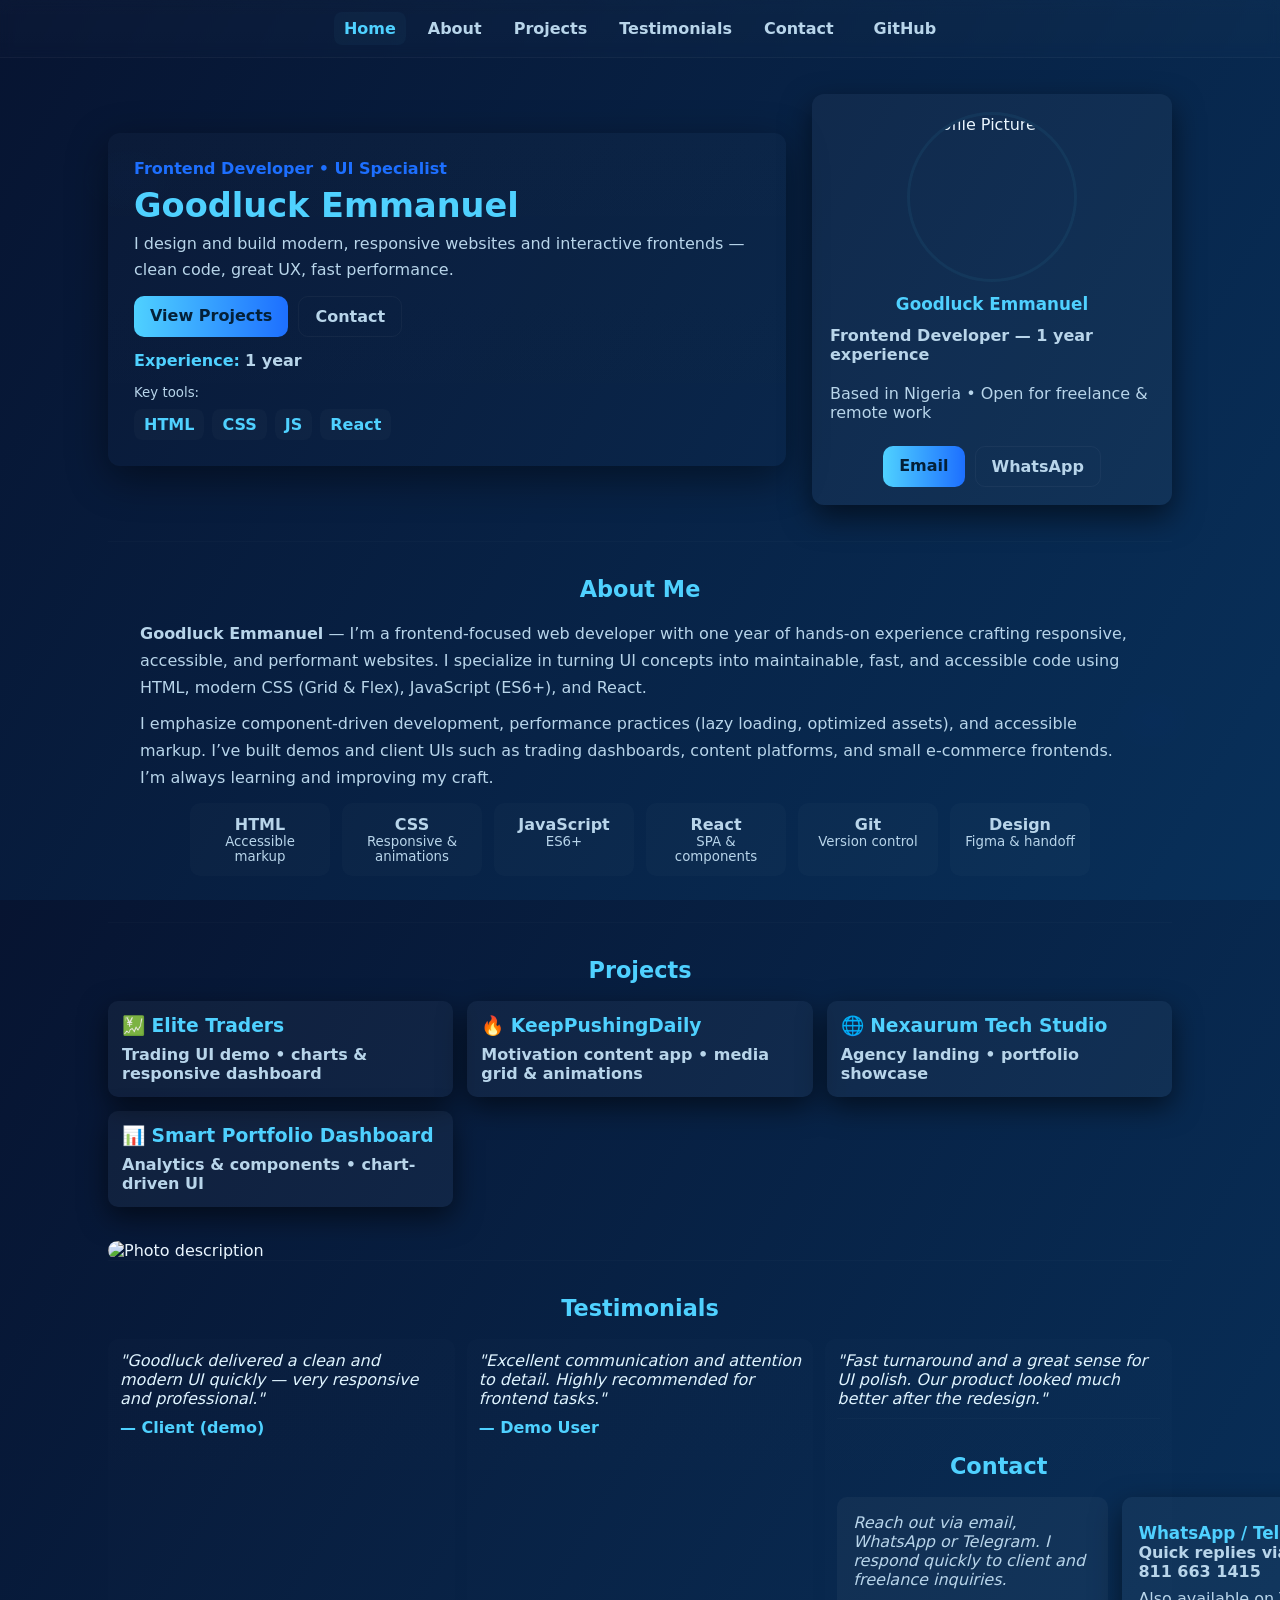
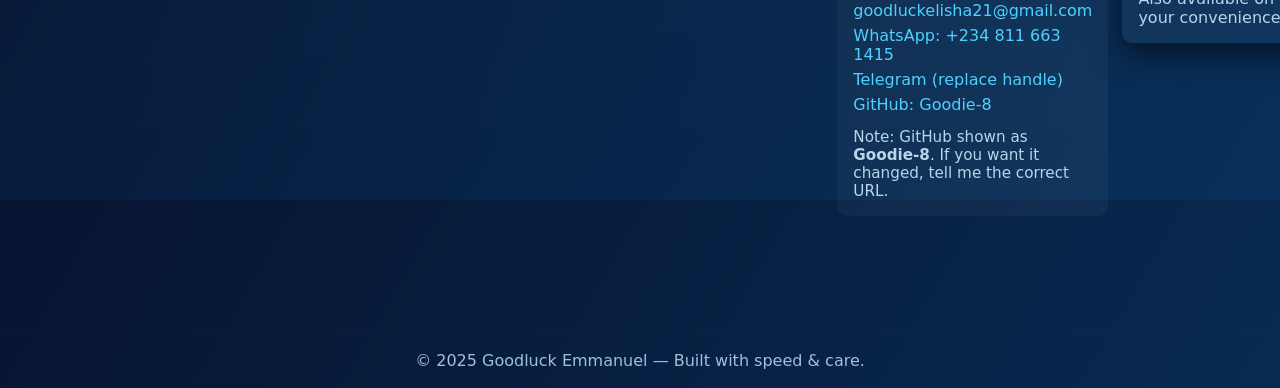
==== commit ce7a2944: "Rename portfolio.html to index.html" ====
--- a/index.html
+++ b/index.html
@@ -232,4 +232,89 @@
         <div class="note">Note: GitHub shown as <strong>Goodie-8</strong>. If you want it changed, tell me the correct URL.</div>
       </div>
 
-      <aside class="profile contact-card" style="align-items:flex></aside>xAAAYMsAAAAAAYMsAAAAAAl6vY8Xf0OJR4Wnd07ziWb0hytLo5uOrjkuWtwxlEzjnQAAAAADAzgAAAAADAAAAAAMDOAAAAAAnAAAAAAAMGWAAAAAAYAAAAAAwZYAAAAAAlcikn3nClrSpTh6CzxbSN+Xg9/qdT1JYtoC1twJzs2/[base64]/U9au7xe/t7sLPG3/bX4z8HD9Gi4+dZ95GeSg+i7dfI4vpvk5w8vW9DmcPL47fNlCO5HvKHO6/O2c7NC7vHvO6FKU6enL7xnk9Ac1eo12mHO5wAAAAAwZYAAAAAAAAAABgZwFgwZwAAAAAAwZwAAAAAwZYyYZBgAAAAACTvNJ8Q21QyxVuJMcu+lDH2/[base64]/W/[base64]/m9fLukmhmhdtnOyECTI31lNt45XN99NpR321yZDjOMybZ1Oba7kY22pjXODGucDGdeso3Jbtdo911205LneZ9Vwex4/H71S7PxLVGzfRFPHLCeorsGDLAzgAAAAAAABgywAAAAAJ2MgBgZwAAAAAAAAAABgZwAAAAAwZj3rzh1LnG9XGy3fry5dcu+kic+W/[base64]/[base64]/R8L0FdubEctOmnRpdOcdZZ9+8o0uxzXOVFe1lVRt04O89Ra8fNGz2cnlupTo7ClPTfNprs7jeruWVbRy3pVrShe14lC6jv1OFDdm9FDxZu87UvO353uWuVtzvY6nAxGfqala1TfTr2qsZ4jayhFxutUuq89530/[base64]/[base64]/O0/dT8l53pyz1XV7W1uE7duC1bRnSWOUOfyu3zqdPHt51lzxfm/pk12fwPouhxyl5P19Gynk9GK1KHe8V1Zud4fY9F0YWef6s7Lrs2IrFc9K9qvKEdWzUtq5vi/ceE14uzLHJzuGXOmBnAAAAAAAAGBnAAAAADBYAAYGcAAAAAAYGWBlgZwAAAAAACWLvu1OF9b5kbKdyC3m0TyxSwuzLrP3kUdzM48ut29XOHN08SU5J9OK215GVGSRGes+m/FqzUntoliRGmmFdtev09Jd5kfV0Q59LqbTh5up6uE8zN6I7wL/[base64]/k9vf88+XJ4JVgAADBnAAAAAAGBnAAAAATgAAMDOGTDOAAAAAAAAAYMsAAABFLl3t9+rTz7etPBJTOxLXljZblqT95a2hWVT5j2lHdFrzskGteM87VJoz6e/[base64]/R12fRNKOmHd1JeLjrreR83yt/n9/wBP879FCX0freV9Bh3y9Hh3O87EvOsTqtbR6SrtYj2c00m0jOLTNeFiDaHnY6s8HYt9dpRlp83tp6/Kfu/x3Rnnjv0LMwOAAADBlgAAAAAAAAGBnAWGBnAAAAAAAADBlgAAAAAAAAPU+Y99C7gU+9Dn1zEaNzerNGc8lbMu3M1MOW8VN4pNdduW77yyyq8nxPWeMm4/M9j1bs/gL/0G454zX0HLptqb3OueB5H1eldT8w9H0qPLO16LzPrc+iDF+pztiejLxNc58nYdDai7Ho6UdyeviKE0OYDMONZ12dZrHY/NvR+MllP6t4+TqueVp26mnAAAYGcAAAAAAAAMGWAAABOAAAAAAYM4AAAAAAAAAwM4ACb6V84+iwt5kM+lOuKCWryE+9fPJ3NqZKzmLcn3rTOS3a/S7zbbbWdcHE79Vzz8nQOlnU5dfpwu1L0dpzaG7hzi8/1EzvE9DtKQc7sRwl53M9OFk+IMk8lTcsSU9+dsYhjN4cadhtnROvpXqt7kvA0u/wA6u+32alyyHh4c66/[base64]/So3+cgaozkkgzGdmSKV27cpzl3FfE+SaVasodSnwqx0JaG/XWk4scZd2xwr7s1jk1ztUNdkbfa8jD17yHgdRy5NybPO9CPXHOc/k9nlRnS1kh5KTMeSaPXKMyPaVedtN+s2OftVd6mrV4kozeWkj1Yw7EAAAwM4AAAAAYMsZMMgwAAAJwAAAAAAAGBnAAAAADBnAAAAAN9BT9p4P3cZVtN46dG+8EnJ2rFawlZzDpx0aTiyjBR5dS6jpz49mn5J9Ytxn8cz9erxn83n9lRjd5yj9EtSq+W7fTKyv5/F6nzUo69Tx1hH1/Y8B6uE/Qb1Mwnvzb1N3nx2K0eZxrjrMkGyNnOkkoa6bcaXOra8j1kr/npK9lITrAGDLAAAAAAAwyDAzgAAAAAJwAAAAGBnAAAAADBlgAAAAAGBkAwU/W+e7vO76TaU6I84zGVm1UsJZj3h4sbxX5cjs4zOHUl52jvbk85vyXpHFsu9aOtodJxNHO9HwMIdyvTtd54rzX1uvLnzjsej50JsR5rtng3h4r1p66OI5IxLHvKMmcbyhHxL/Htp02JRGDLAAAAAAMDLAywMsAAAAAAAACcABgZwAAAAABgZwAAAAADGRjLBlgAAOjzpHfQaRyUaI22IylmgmS20aOyXuZv2N6hYrEcnPqu9/bzmp6bfyeOvYb+Nk531mnmtj09nyUh6+LzE/[base64]/O9ebkbI92Pj5m6G1Dfi5WxX4QRxyjLpXIbwx6djNrppKEmmsveWrGNOvPaZxOsAAAAAAAAAYMsAAAAAAwM4AAACcAAAwZYAAAAAAAAwZYAAAAAAwZwAAE/[base64]/lexoicAAAABgywAAAAADAAAAAAGDOAAAnAAAAAAAMGWAAAAAAYGcAAAAAAABd7/B7sJ6aWYOTq0ejT7GjrvHPucaHNdc6GGuOxkR5d3zHgm1jdbNMm+cb85k25LO2MiTXfjaTF6Pdr8E7tqTMkUXj/[base64]/WsO8Tft4d
+      <aside class="profile contact-card" style="align-items:flex></aside>xAAAYMsAAAAAAYMsAAAAAAl6vY8Xf0OJR4Wnd07ziWb0hytLo5uOrjkuWtwxlEzjnQAAAAADAzgAAAAADAAAAAAMDOAAAAAAnAAAAAAAMGWAAAAAAYAAAAAAwZYAAAAAAlcikn3nClrSpTh6CzxbSN+Xg9/qdT1JYtoC1twJzs2/[base64]/U9au7xe/t7sLPG3/bX4z8HD9Gi4+dZ95GeSg+i7dfI4vpvk5w8vW9DmcPL47fNlCO5HvKHO6/O2c7NC7vHvO6FKU6enL7xnk9Ac1eo12mHO5wAAAAAwZYAAAAAAAAAABgZwFgwZwAAAAAAwZwAAAAAwZYyYZBgAAAAACTvNJ8Q21QyxVuJMcu+lDH2/[base64]/W/[base64]/m9fLukmhmhdtnOyECTI31lNt45XN99NpR321yZDjOMybZ1Oba7kY22pjXODGucDGdeso3Jbtdo911205LneZ9Vwex4/H71S7PxLVGzfRFPHLCeorsGDLAzgAAAAAAABgywAAAAAJ2MgBgZwAAAAAAAAAABgZwAAAAAwZj3rzh1LnG9XGy3fry5dcu+kic+W/[base64]/[base64]/R8L0FdubEctOmnRpdOcdZZ9+8o0uxzXOVFe1lVRt04O89Ra8fNGz2cnlupTo7ClPTfNprs7jeruWVbRy3pVrShe14lC6jv1OFDdm9FDxZu87UvO353uWuVtzvY6nAxGfqala1TfTr2qsZ4jayhFxutUuq89530/[base64]/[base64]/O0/dT8l53pyz1XV7W1uE7duC1bRnSWOUOfyu3zqdPHt51lzxfm/pk12fwPouhxyl5P19Gynk9GK1KHe8V1Zud4fY9F0YWef6s7Lrs2IrFc9K9qvKEdWzUtq5vi/ceE14uzLHJzuGXOmBnAAAAAAAAGBnAAAAADBYAAYGcAAAAAAYGWBlgZwAAAAAACWLvu1OF9b5kbKdyC3m0TyxSwuzLrP3kUdzM48ut29XOHN08SU5J9OK215GVGSRGes+m/FqzUntoliRGmmFdtev09Jd5kfV0Q59LqbTh5up6uE8zN6I7wL/[base64]/k9vf88+XJ4JVgAADBnAAAAAAGBnAAAAATgAAMDOGTDOAAAAAAAAAYMsAAABFLl3t9+rTz7etPBJTOxLXljZblqT95a2hWVT5j2lHdFrzskGteM87VJoz6e/[base64]/R12fRNKOmHd1JeLjrreR83yt/n9/wBP879FCX0freV9Bh3y9Hh3O87EvOsTqtbR6SrtYj2c00m0jOLTNeFiDaHnY6s8HYt9dpRlp83tp6/Kfu/x3Rnnjv0LMwOAAADBlgAAAAAAAAGBnAWGBnAAAAAAAADBlgAAAAAAAAPU+Y99C7gU+9Dn1zEaNzerNGc8lbMu3M1MOW8VN4pNdduW77yyyq8nxPWeMm4/M9j1bs/gL/0G454zX0HLptqb3OueB5H1eldT8w9H0qPLO16LzPrc+iDF+pztiejLxNc58nYdDai7Ho6UdyeviKE0OYDMONZ12dZrHY/NvR+MllP6t4+TqueVp26mnAAAYGcAAAAAAAAMGWAAABOAAAAAAYM4AAAAAAAAAwM4ACb6V84+iwt5kM+lOuKCWryE+9fPJ3NqZKzmLcn3rTOS3a/S7zbbbWdcHE79Vzz8nQOlnU5dfpwu1L0dpzaG7hzi8/1EzvE9DtKQc7sRwl53M9OFk+IMk8lTcsSU9+dsYhjN4cadhtnROvpXqt7kvA0u/wA6u+32alyyHh4c66/[base64]/So3+cgaozkkgzGdmSKV27cpzl3FfE+SaVasodSnwqx0JaG/XWk4scZd2xwr7s1jk1ztUNdkbfa8jD17yHgdRy5NybPO9CPXHOc/k9nlRnS1kh5KTMeSaPXKMyPaVedtN+s2OftVd6mrV4kozeWkj1Yw7EAAAwM4AAAAAYMsZMMgwAAAJwAAAAAAAGBnAAAAADBnAAAAAN9BT9p4P3cZVtN46dG+8EnJ2rFawlZzDpx0aTiyjBR5dS6jpz49mn5J9Ytxn8cz9erxn83n9lRjd5yj9EtSq+W7fTKyv5/F6nzUo69Tx1hH1/Y8B6uE/Qb1Mwnvzb1N3nx2K0eZxrjrMkGyNnOkkoa6bcaXOra8j1kr/npK9lITrAGDLAAAAAAAwyDAzgAAAAAJwAAAAGBnAAAAADBlgAAAAAGBkAwU/W+e7vO76TaU6I84zGVm1UsJZj3h4sbxX5cjs4zOHUl52jvbk85vyXpHFsu9aOtodJxNHO9HwMIdyvTtd54rzX1uvLnzjsej50JsR5rtng3h4r1p66OI5IxLHvKMmcbyhHxL/Htp02JRGDLAAAAAAMDLAywMsAAAAAAAACcABgZwAAAAABgZwAAAAADGRjLBlgAAOjzpHfQaRyUaI22IylmgmS20aOyXuZv2N6hYrEcnPqu9/bzmp6bfyeOvYb+Nk531mnmtj09nyUh6+LzE/[base64]/O9ebkbI92Pj5m6G1Dfi5WxX4QRxyjLpXIbwx6djNrppKEmmsveWrGNOvPaZxOsAAAAAAAAAYMsAAAAAAwM4AAACcAAAwZYAAAAAAAAwZYAAAAAAwZwAAE/[base64]/lexoicAAAABgywAAAAADAAAAAAGDOAAAnAAAAAAAMGWAAAAAAYGcAAAAAAABd7/B7sJ6aWYOTq0ejT7GjrvHPucaHNdc6GGuOxkR5d3zHgm1jdbNMm+cb85k25LO2MiTXfjaTF6Pdr8E7tqTMkUXj/[base64]/WsO8Tft4d5EnQ3dp2pcwlm3izGe0seTeQLEkUveaeO91Ruz+GZxwAAAYAAAAABgZwAAAAAOAAAAYZE+B0AAAAAwAAAAAAAABgzgAAAAHf5f0yyHlvk/svEaKfqdqvdwehqilhOOObQhl0iN4LWnOw7xCarJgo178HVXNnYrSzT8Yl2m52vvaj7zWLe4cu3ch6002yZmj3JdsHJLMMvY3et5v1WzD8k530PwFdkbCEs4AAAAAYMsAAAAAHAAAAGMjGcDLAAnDoABgAAAAAAAADBlgAAAAAAM47/AHnovSyVtFHw7idGl19KtU5cPoXYN54TgRyO6V7UBXlhj5y7WxJ3tSO9C7A3j4yxolNtV3LO8VozawRta0sFnXTYNXeTZhsms+Y+8mqb8+dfU9jxu9twVfJ+qpTr+WR+y8jj1RjkgBgywAAAAAcAAAAYyMM4AAAAAJ2DucAAAAAAAAMGWAAAAAAAAJ+8g27/AKWyvx30La9fVNQsVD4JXu0YT+i3OT1sW/aTRCy3WzM7V0s1OIIdtHNdZI+m8OhajrCzitl2yr7c7alpbl3SKZ3aXAn0gkNpGexnzX3M7Y17HSfge50Zevdh3vzVuX2+VozbcTudbNo+LQeo41VnOxeh5Ou30jIAAHAAAAABgywAAAAAAAJg6AAAAAAMGWAAAAAAYGSRyN0exOHl7Xu+pZX4/wBDvy7qOxy9rl9M/SpX4Wwx2cUXfB+N6fysbPcdzy3oMm69mPFdk+se7s+kGOKcHTppaIdkcRzxdQa769GXGc67ibXeKWaDZ3dPnvcSVsFjaORGbetjqao4VlPY9xw/Q6sPX012lHTm3+ffRt2+L3Kref476D5LjwW/uuJ2fn4JqEZ50vWYc5Do06rIhzoAABgZwAAAAAAABgZYE4dAAAGDLAAAAAAMDOMz95Xz3/Q9j4Xp++vWVeR7tvh6c3b5dCC+nWxmxzrp3dcenE+NE4elTs3Q3i21y3fNfmH234nLve7vmezn1d6fk26tF3TWSM9Nd4uM7QOJoN5eqOvVrOUNLOhHrKIsyjSTaTndpoNepI5dyGxDjvLGa+XJ446s4xz8L6Jrw9DrUOx2nXGsGiqzSQS5L2uN2M1stWY75K10/N21dDw30a2fEN/f+b1ZM9LzO8Zd3jdTsVW+Gx7ziZdnnsWIKrcDgAAAAAAwMsAAACcOjBlgAAAAAAMZlchz3PSS54Xq/RpZw8r1+tUtzyz+ZxdV1qVN1iOPvW85MnqJ82rkSR8aNdy7xe650qF/[base64]/[base64]/AJr6zdk33T3Z+vJjbPdDrJrsz8ivd6q3h9vXfNZHBZrXUWacsFlfgPa+Y7lkO9vTs03WcwZo1VvJ+2q3Zfm9X1XK9HyeRt30bOb3OftyXsdfNdCjTzfL/TbOPX8b0+leWqu88sQQlgOgADBlgAATgAAAJen3nHn9f6eUPCej9ZiddKxLXtq3zX5dtXcoeflnHTbZOEEN3ozr4nU6kufTFmCvVZd3501kLfJ2xdTLW1qWVXuJX7iXsElHzPS52FnTTLFbc7rifTFfzKvQoWc+Z+T+w/HuyuWKs9d1qenLXbclqSwss7wIznRbOy6Yc5jOccZ1yMY2dZzpjqbWN3m2msfY5iRSrxVlktq9P9Dr2Lc3F63mvUzq6OY1F22ke+qnl3KmEuztTv5r4K1mHTnj5/U5dlXIuW7tU+hU5/YzbqesfM2YOspT8jZ4Xd6FU/FdPpwS5wuZ7CjrrvlvWcKPOXD3Y7K79yLPm+hW1sVdVPQpadCUfFS9ivdTp1eZ16LehNwrdV3SQTcszy+ujZyeN26s88nT10525HBzi3yLt6UOZ0Mpw4WlbbVml6/mPTZtFzeLGXVNtpBfTV8l6rymvHIj2c9JVih87dvXt2fQyTxdPmcU455jsLdrzvTi4PV8Vsx3vTUPGws249u1bRa43Z4ue2nyLEWnNHSsRJb+g4tTD6/2LPxr6jZl91nWWmzy3Z5O+ir0++smbUZy5rjbPO6YkxxFrNqRYmECXHUes2SJM6hSa8R1bXmOz1v8n0enFajm4OezyfneBXvz36tbaa9d5FY932vk+sbftPb/AD70Oc/R0vxj1dc/bQ8u/OGOT6bTs/P3bmsq8+d9V4yVfNzNU9Tx6UmNYWdj0Xi/ceV79ObWLLr5di1R935r0PLk4lFvpoKd6M/SR4kwb6UV6vfTTvc6zK1tWr597scDvX+Ta5nS3z3+Yv8AV5N1F/PMsS7ao3cVTxyKvF15bfpfLe2o0R7SoTgqX+fdT5abdtwQ+r4nrMG+vtYgourySRXxi5PQ59Hq+Ynq9b0Pn+vYWsOmpenW8j4tyKyqLrV+tTdvTl4VdvNq9C96GHl+Z9FzKJ0rnOudhF5nFfNps05YdFFPTaPs95Kliq2p36tGq39A3KHWql5qGWvuo9jZ5/RxbGc553XOzjDbHGmsmDTG53VnBhnJrjbLsKXHGnz33HjNeaT0Pmu7Cu/8d+hfFoz2qtradt2bIaV7FXk2u2/LNJLFrkKFm7NZVUmuaSj2uh5rtU3925L3KLYKXUisq8bv1noYPLyZuwnz/X8Tr5dNuragouRVZPSxac7v+f4tXOftTP28nOt4ttnavvbHSG3m6Hm4LOZV1PQcnsVzutGfQwxfTF5n1XnbqOj0PK9TijS7fF0U3fQcTreZ7VnEEt2Pbh9zg200LGNb8/X6vK6eDdnG2rsPH34u3LLSq1IaI/Ucn3LPmfdk0td6V8KzlLafQWuZJi02KvLnvruVta+rLzKceHK9GTGbR5royQVTrxy41ZufB0edGcc0c8LepzOlJVZ7n3Xxv67Xbwo7UGmnrdfzKm/1TlXcO2zmpnllxW27XPrE6k0105KRFMTM5uo0xJypR6HF5G2vHb4HS8rfnudzy3LqnT80zXPXfezOqst62xpV+iq0Uulv6BCjN246+8/Xp525akXZ5tlVG3rHXZ7L0Xle75+3rR0I7Y2IaNnXl81T6NAs+g8Z63NfZi3ioskU3q4eh5nqedjG1Jz9IWe3tcaXztvam87tpq9NLxuhNUg5ayi93fIelz39VFnJrk10000z+e7fKnXpPU63HLhlqac8Pp/M9/Fs0pT+WlH3HHj5t9NzMN3ju3Is4NuOdihqohrY6OvJ5y/vNDu/pvO+nya9tI4Us8yXnbMnNgrYto9XyK9Dz9/Su7R6KejXr9LRn8bJ0ObKvW/v6HzPZ8XyfoHJ5HxNT1dD0vK4nO7XIpuqzY3qu7EuktNs3vfDz2c9zZ831y9rLO7xOrRjhb6jPA72XbtLrJTPXdtKGmJMEU+JZR10gqW01OD6LM6/n3qa9jXkoebu+QtqciTWvsVjFyq2v1YL99HPvz9dfWn6HNw+zzO9x/S6fFxJhVOCpf5/q+Z0PO+s4EZU8dPaq3pdSG/52+CK9FdGjre12ZPJxXNJ56no+D6fJqtRYo59Nvk06/r+X0OB2+RxBYvX8uu1t0o8Ovk69CjuxydPjWr6aklTo95V9LwPTY9dgr49avpW35enxrPF7X2b/D9Bnv5vE9B4+6jsd3yfZov38d2+Fx068G/oYL/W49yu72VGtv5u+tDZobslboVetpy+cuR2ed63UieZ6MUGi2Vet0qE7fKb05dXk72/Oeqx6uzyulzeql/mz+j5/I6vEtVT7XofC+r8j6G7xrdWVFSl1oPY8Pm+Y9z56i/gw+hoU225a6m24p3defHX5k8L/Z9H5x7iEpIp6NM7V7nxcn3On5ixXZ6RRv12YZxzufL9f5vZVQgmzpzSQUqtE/T0uRrszbcjq8uVcek0sOyZuaZ9Oezm7fVBa2xdVyYLU1dsXquP1sts8Uu/JV9bT08GnnPTcPsa1ua3DvZvQzeX67eJzbCo1fT8Khpx7+nDF6Pk9nHs1h6e2bRy9um256Xn/S8bvOrf038n6O7HjNnnc6h24NePgWbFTXl4Hd5F2dNz0Pl+n5++7F5zqU6bdbsVtMeXy7nN0+dn0/nfU5tPB4c9XViiv8rXNp7PO6EWbTS0t29lFC/37uP1KtqWaGepUvU9uPTps87zauvIup9M4vSw7I80+dKz0FDjYaebvvQ0+Rn1fkvT5tF6njWiyKWTbdm40Nzz8e2/ReV6tN3bm5W+efVqRR7c/T4d7kyjvBnFc+9z+jjLf56H1FLXn482a11XM7vm8U2/Y+b829xC2SPsZ054IZYpReo85pk1/RpPEesy6fP+d6PJuoi4tDeUYtc3IMQ4sb8eOJ1eRGVqerZrlal16WTV04d4PQxW6+aNlck1HSi/0HT5Hdw6pLWtd21HWxvz2uPa5ceTXOT2qrOlWvMerm870EG7PxrNyLRl89Yzt2ux6Li9zDu1hsawnVm0a6KfB9LU7VQvw36tHU2xjHp01ih159eV2uRop5m9S2rt3IKeLVQ7/le5d30ea9Wn1OPBUsep8zZ61Cvm0c9W6W7B5ffr0aL/AEUdK1j3bw7VuT9fZ8p1M3q93atDLz7G2Lmijfm3fP8AecbhyT20da9yp8WrFaGB3aeCX0MtWh1fN1S6lviWq5+ol1zlvgis0t+atyuzUso4+LCqzs6yy49VBbzppqVL2uijzu+NY97HS8918uu1tzpZwsQ5xsy8Dn+g59M+Vm/vTde+m/Ja0Z/e63yb0Muer52JZ8py551NsXkrVCyuW5LcqnXks6Thypts+h51Cldhp0V7+3Yovz0rO2aypHdr+t52vF9Bx51V877U39P0fK73m+hvU6MU3Nlkm2ZeTVu0kZu55j0OfR1kO2LXFXlrbcytvy7qMyU4Ow9P1vPdfz9tmOGpJ0IeXb2Z6PPzybc/b6/kfQZ7+hpmHFr3qTVd+O3WuUpcoI4Iy6/Hmq5bpJdN9eftcLqeW6uQz3O8u8z1fG5d5zp1Ojp87nc70fG4qeh4VjHt7XnuzwMmrqzQ1LqvVxxR57bFihBoh1eBW305+T0qNaHbPR8l1KrepFX3qslkxj0/Pz5/s1nKN7aWq301mLrefs5tH0HP3Z+dW69bXi83te0qtudDHV8/dyqncq2V8fPVejj8dH37ObX57u9p53p+bdmtfh5dXrQ+h5/O5fo/PxlDdyovvwdHGXRwKPrZZ3eG+r8vsZ9mOZ7Xqwq+L6/XvlV+ZZWZRxS6XN1ZaViG1v8AO5Pc43qvL+hlTz+d6Svfqa/F1iivep58XD9B5eUJcSyRel6NKz5Xq7N8zlAu57q81zu3Q2ePU9DxO/RZd113xbKkNjnehk38/wB/h3ZuZLtXlX6jp8a95fqWdNY7a680+2vL5+DbW/PH3uP6LJqtUrtXFtqyx1PRw9DhX+N2ME9TNU4a0vPnX6C7yrU0tPkdGm2Du8nt13+o4M/M7bD2eT26KqPnvQcy+rnV2/HY5abPdppTaKfTvP8AZz3ObtBdBY3ob8FXkdXiUXydHn2659i1noZtPPq9aH0vMqbdpdXw7e0tNvoevX6Xle1FBLq1cyn0ub6ngcOTaO7P2+hFe8r1K9Po0rY8+Poc30POo9rzc+P0/SOF1PP9KJLNd5/J0s1fT86Hi96lCVKr0qNF3fit649NOxpen3sRTRxn7XhWepj06fPPonzKdeluJZTtVv6bctPew15fO3Mb0abnd4fpcOrMNmvxWjtwep58vl/TcAil2sQl6ibWTzvQi1zvfGXNU1cqvrPt8bnew8t6zPol13Y9Vatbi2Z63B9J5e7LppPi6n0lmDX5/wCtsc7p1t/jU+pxrevHyMRyX54fWeZ9Pk12Klqjk006VnT0sO/F9TDi9fx9H03n7sHLh3l3+V0OT0eXTfCzmq/q+n4vdz3Z5XV4Giqr7L5Z9EwabNS/x7a+TQ6fmtFO/[base64]/SPTioN4c2qLo6dXLq6NilazaN/P26vq+Z5L3fjfT4NvdrRxbMlbg9upbXS53UrU3da1y+lC7iem871Oc6lDWHLphW5/Qw6dCGaGmjWlvQdrqR3sOivpczpq04Hf8AMW0y9Gh16bOtrXhybJIoKvoYrXFv8Cyq7rQzCXsY9NPN3S0pK2vPLiOHdk5lXSnVO/6TxXpc2jqudZpnrjaz6eKvwOtw5VzXaXRz6O1Qk4uHXv2vLe0tjxYJ4fU8vnVrtau3a7R7WbRelZx68c+9S9Tzt6nV5FlVCKxFX3r9/id7zvQrpq5X33m9LJz+N0eShP0+T3KbO4aed6OdM1Nma5mnLdXybfJyr7Pc8x6DBtt6aKro9Ncbsu/m/R8CcI9tIEPVTVd/[base64]/tOTVo8x2aPZ7Rpx+9zMWmL1FXa2HNnlm9TzODHNrGXP9Rw/YYfS20u7+b6PCg6tX2fE24nc5dlXCtWK1lfb61Lq+V6Vep168u0Zbe+mnz1D1sNWvyfT26VuK9He187bQit19ubTM9a6rz2izZnm9Lwe95/o5j3gptjimehki8x6ry1meLbbScPWTV5vK9NiKHVVYhk2up85mjpZl6PqfO+h8/0d45qnJ1eRZr+j51JwtIvQxc+5yfAucreuyCr0aXOx9Wnf7zvduhfpu8nptj1fG5fQqz+N7XXv8Xsas9fzna4+vHXsQs+lb4fQpumzXvd56no1unj0Ywr7c1zzfW8dfRcv+MnhL6JUoXcG6anY7O+jgVfTcC3LF6TzHqKLrUcmMO2nBez6OOjx/SeQtzXb/K7NGz0OkM/h/RUYJtPZ8DZpm3P5TWztdns96ne8709I4+bdV2+h5/qLtamnHxenR7XnvY6/GoTdGnm0XoZN7YUZNd9+TzuLcKqt7PxvscHqT7osG6OHeH1vJg5PpeBZRTgsWLKureiveb6MNLqV58huc+a+M6rzsHr69Hznod/jdXbG/n69INodlEmuMzr40sS/Ne6nL7WD0NNLNPH6GsN2n6GF5n0Xl9fm2Yr1btfoFjby/U58+Gqmxx9vKXUS7vR5vS43TzSohvFQp68fQi51LXjgtVty5zehwYTvR1+tXbasV73m/T8GDNfb4Pudp+XS5O+tndh/8QAKBAAAgICAgIDAAICAwEAAAAAAQMCBAAFERMGEhAUYBUgBxYXMFBA/9oACAEBAAECAP8A3uAo1gqAnSjUKOP2nC0/xwoLgWMXwzJwrWoVbuvnSmkj9dBLsRbrPtXxvl2qoYh6ouiQyMrzrr0AJZRYv9UtH1Ou2RE2nsortXoX+KrHqmKRbtaduKV2Rl21EWqk1fpoxXWrZBl3Nqti4SXbo1jUqqS7ZVnN1lq7aS/[base64]/afG9StrZN0Zej0fmkptH6wTYKzY2BNjBWjr06dGmpeODxweOs8f8A4MaxegZ4u/x5FEULWoWkLQ+8wGlsAmGvS6q+OW0oHP5gCmyL2FTbsGN+/wBtXW0dEnTDTr01aiikarKB1H8MimyrsaF3Xwr9j6notdtbHQalzJ2i5i8gfZAvp/L1jaX0BgcvGP8A4/SeJ0dFCjGrBHUIe4+YwyK2JZr3ahmnfqr+nfR+kUkJt25/aN1C4D7Mb7Cxf5VAvYt/ZbWwoRV0ur0qEgfPHEYcZxnGHDnHE1WNazx7+Ev6exSZQhSItZr7RtldVEL1vCPyk29thl1Rs1qWo1SaEIQwfPHAyPyMH9CPgxzgwmm3pnau9qX6+CERfCmyGfVqmzD8oys9bpIbV1mr1iYQ+BgPxEcRHxx/UYQc44IzjJwYjZUtkKwsSjLtdhrIEx+ScxjGWpnU0KdHAMGDIjBg/uPnnk5x8cEcfBya9pp36m6mDIWquElE1/kuXW31tPRp1R8QyIyE4yzmMgeeRg/vwc555MsPwc4muxSu6u1WsZybLGwafyJxa1mwzx6tCJEMAgcGQwEYPgfPPPPwfnknj455PxP5nDfUE45MIzcmFpH5BhgbUtemjCH9PYMjKJgR8cj5jhzmMoy+PUxPyTzh+DhBwHbl9awziapxifyEcK0jT1ECMIrA4MYQ9IkZEDAOB/TiPx6ccmfOH5Oc/Mvjaw4tIsLRsHKjAj8e9irNGqgIHt2xjHCMjnEJjBkTzzznIPPI+SOCOPgn3wfEvi3lqtbx0rtTrWtg/H2jQNWtVhA/A+IggCIGDIjkDOffkZzkT8epH9D8c4SZE2oxNiNtYWk7FKW/jji31lJWuAyA9IfMSDExIyJyJ5/tzxH5Oc8k/wBCZfDMtBa9+pg4mRWI/GnJu0KliB5GRMJc5MLwYMifjjn3ieeffnInnj0OEccnOPgmZPxYk87KswQbYMZ8/jXSrM16FhRiYGEIAfByEvaJ9+RMmLPeJ9wwsieztjL3985wn4PxM/EzYx9aLr6imECxQ/G2c0FVPxDIRVCIA9DEjOzs7O2LyyLOwu7Pfn39vaJDfcMPxx8EETwng4Q+doXosZ3Jsz/HWBpFwIxWLK4QVGHqYGOcEcETzs5z39/fsLItBBE4yyJA49DE4QwHJmZDLEGG1W2KqryuA/GkamDMVicWPY3jtIbUP7ZnsLSws5Oc9vvz2wYTwJRIEDyJjIn24I4ZBmMz2JnhDztazAu+s/jYQormUiAdeDosLGA34bMbmGz7uwsD+SyMjL2LIs7AWHsiwuFuOx++diNnDcJ2kbMy3GZPCfd2ONht5VVCvx1aKPhYv7Fck2Y2Z7l+3c4iLk2kW43F24vyE/ct7ISLOzum374v2NgzYfykdyvYotIcZwtVr0y4Pzs5YXZdRegkr/[base64]/Ly7a6v47V4BnBmXu2o2iKA8ZPjTfG7GichlsPgxJSuspSBW+qaraz1uE87CxckYlybibsLP2YuMp4TCQw4zJ5w6Vt1uNUfjBmpWcGTL3OZTqT313zh3nc/Mx5Z/ty/Kqu1bq50lxpimtCoK6pqsLtQuymJrCZsgK2JTDX/66/W/yda/[base64]
+            <img src="https://i.postimg.cc/D01m7nFb/IMG-20251006-WA0266-2.jpg" alt="Profile Picture">
+            
+        <div style="margin-top:10px">
+          <h3 style="color:var(--accent)">WhatsApp / Telegram</h3>
+          <div class="meta">Quick replies via WhatsApp: <strong>+234 811 663 1415</strong></div>
+          <div class="socials" style="margin-top:8px;color:var(--muted)">Also available on Telegram — ping me at your convenience.</div>
+        </div>
+      </aside
+    </div>
+  </section>
+</main>
+
+<div class="footer">© 2025 Goodluck Emmanuel — Built with speed & care.</div>
+
+<!-- Project modal -->
+<div id="projectModal" class="modal" aria-hidden="true">
+  <div class="modal-content">
+    <div class="close" id="modalClose">✕</div>
+    <img id="modalImg" src="" alt="">
+    <h3 id="modalTitle" style="color:var(--accent)"></h3>
+    <p id="modalDesc" style="color:var(--muted)"></p>
+    <div style="margin-top:10px">
+      <a id="modalDemo" class="btn" href="#" target="_blank">Live Demo</a>
+      <a id="modalCode" class="btn ghost" href="#" target="_blank">View Code</a>
+    </div>
+  </div>
+</div>
+
+<script src="https://unpkg.com/aos@2.3.1/dist/aos.js"></script>
+<script>
+AOS.init({duration:900, once:true});
+
+// Projects placeholder data
+const projects = {
+  elite:{title:'Elite Traders',desc:'Crypto trading UI demo with charts & responsive panels.',img:'https://images.unsplash.com/photo-1605792657660-596af9009e82?auto=format&fit=crop&w=1200&q=60',demo:'#',code:'#'},
+  keeppush:{title:'KeepPushingDaily',desc:'Motivation content app with daily posts & animations.',img:'https://images.unsplash.com/photo-1522202176988-66273c2fd55f?auto=format&fit=crop&w=1200&q=60',demo:'#',code:'#'},
+  nexaurum:{title:'Nexaurum Tech Studio',desc:'Agency landing & portfolio showcase mockup.',img:'https://images.unsplash.com/photo-1519389950473-47ba0277781c?auto=format&fit=crop&w=1200&q=60',demo:'#',code:'#'},
+  portfolio:{title:'Smart Portfolio Dashboard',desc:'Analytics dashboard prototype with charts & filters.',img:'https://images.unsplash.com/photo-1611095973495-8aa936d77f67?auto=format&fit=crop&w=1200&q=60',demo:'#',code:'#'}
+};
+
+const modal=document.getElementById('projectModal');
+const modalImg=document.getElementById('modalImg');
+const modalTitle=document.getElementById('modalTitle');
+const modalDesc=document.getElementById('modalDesc');
+const modalDemo=document.getElementById('modalDemo');
+const modalCode=document.getElementById('modalCode');
+const modalClose=document.getElementById('modalClose');
+
+document.querySelectorAll('.card').forEach(c=>{
+  c.addEventListener('click',()=>{
+    const id=c.getAttribute('data-id'); const p=projects[id];
+    if(!p)return;
+    modalImg.src=p.img; modalTitle.textContent=p.title; modalDesc.textContent=p.desc;
+    modalDemo.href=p.demo; modalCode.href=p.code; modal.classList.add('open'); modal.setAttribute('aria-hidden','false');
+  });
+});
+modalClose.addEventListener('click',closeModal);
+modal.addEventListener('click',e=>{ if(e.target===modal) closeModal(); });
+function closeModal(){ modal.classList.remove('open'); modal.setAttribute('aria-hidden','true'); }
+
+// graceful fallback for images if base64 is missing/invalid
+(function gracefulProfile(){
+  const p=document.getElementById('profileImg'), c=document.getElementById('contactImg'); p.onerror=()=>p.src='https://images.unsplash.com/photo-1544005313-94ddf0286df2?auto=format&fit=crop&w=600&q=60';
+ 
+  c.onerror=()=>c.src='https://images.unsplash.com/photo-1544005313-94ddf0286df2?auto=format&fit=crop&w=600&q=60';
+})();
+</script>
+
+<script>
+    const toggleBtn = document.getElementById('theme-toggle');
+    const hamburger = document.getElementById('hamburger');
+    const navMenu = document.getElementById('nav-menu');
+
+    toggleBtn.addEventListener('click', () => {
+      document.body.classList.toggle('dark');
+      toggleBtn.textContent = document.body.classList.contains('dark') ? '🌙' : '🌞';
+    });
+
+    hamburger.addEventListener('click', () => {
+      navMenu.classList.toggle('active');
+    });
+  </script>
+  
+</body>
+</html>
